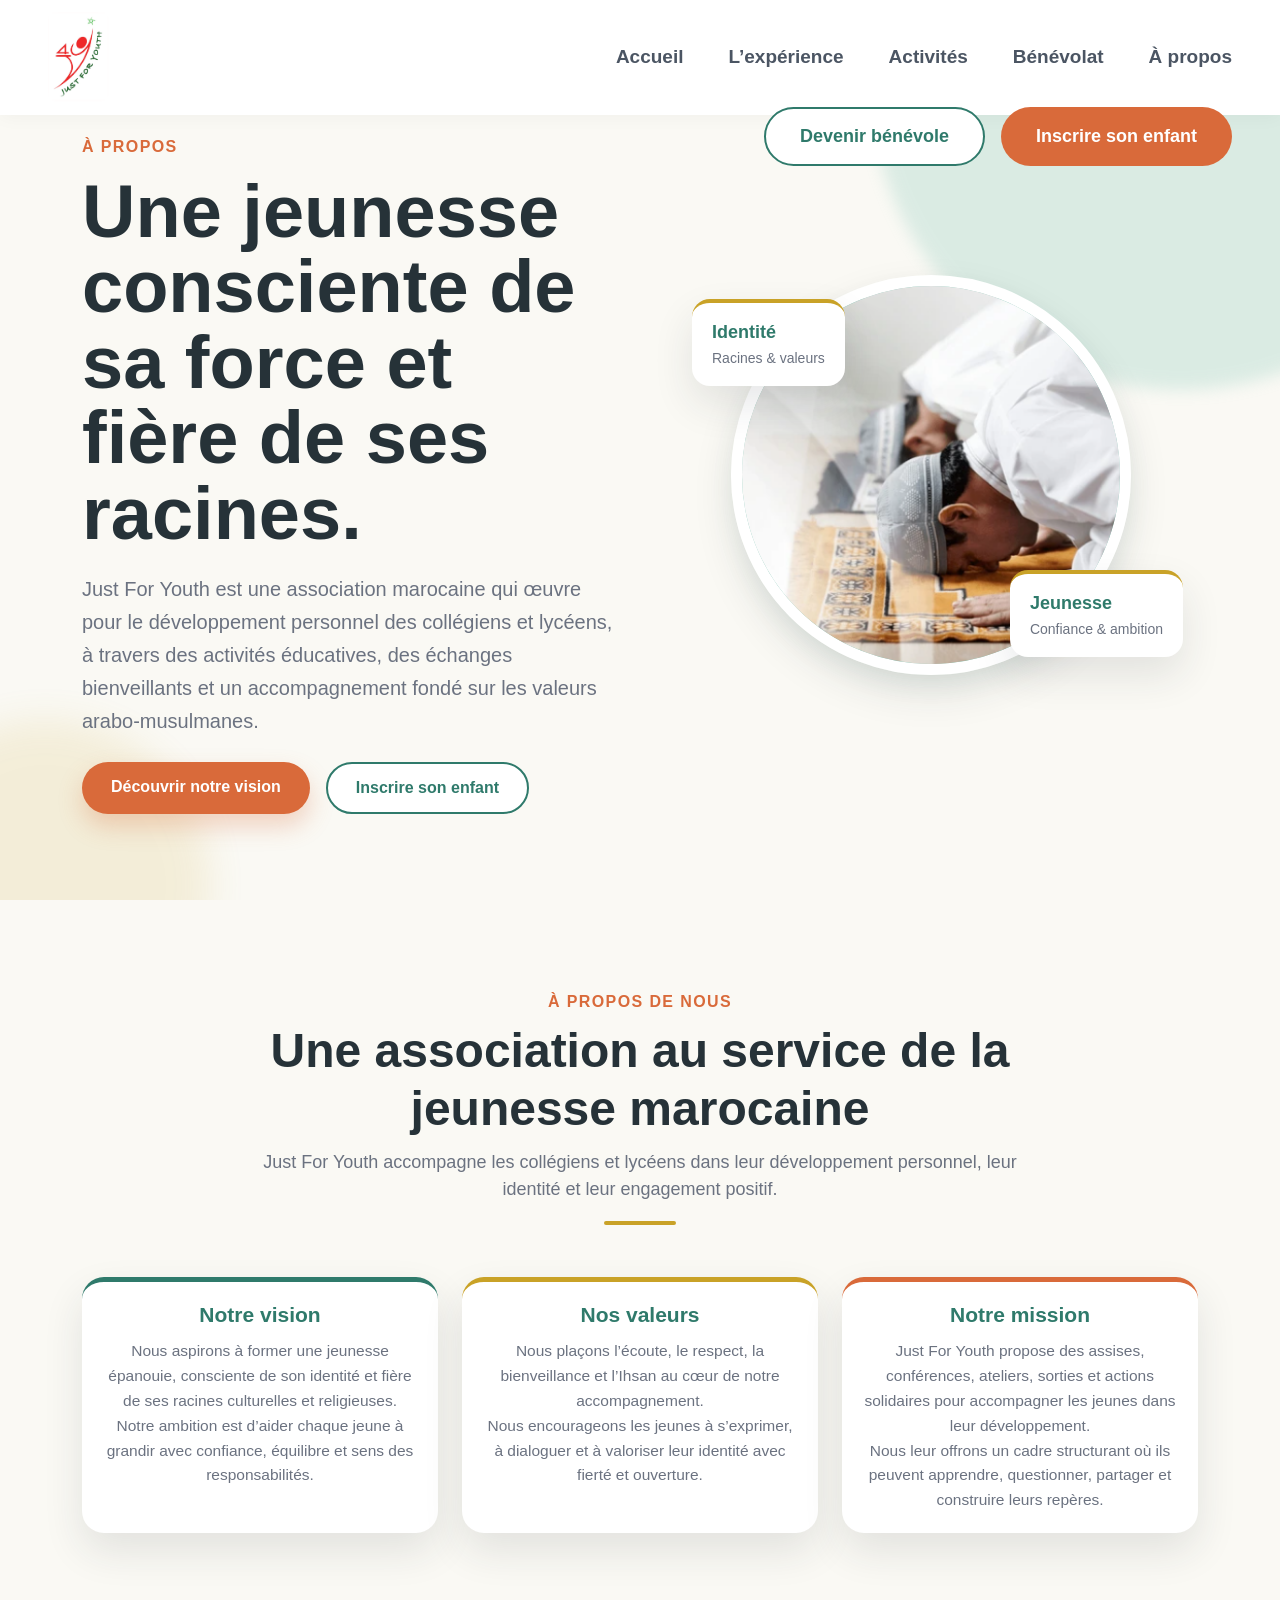
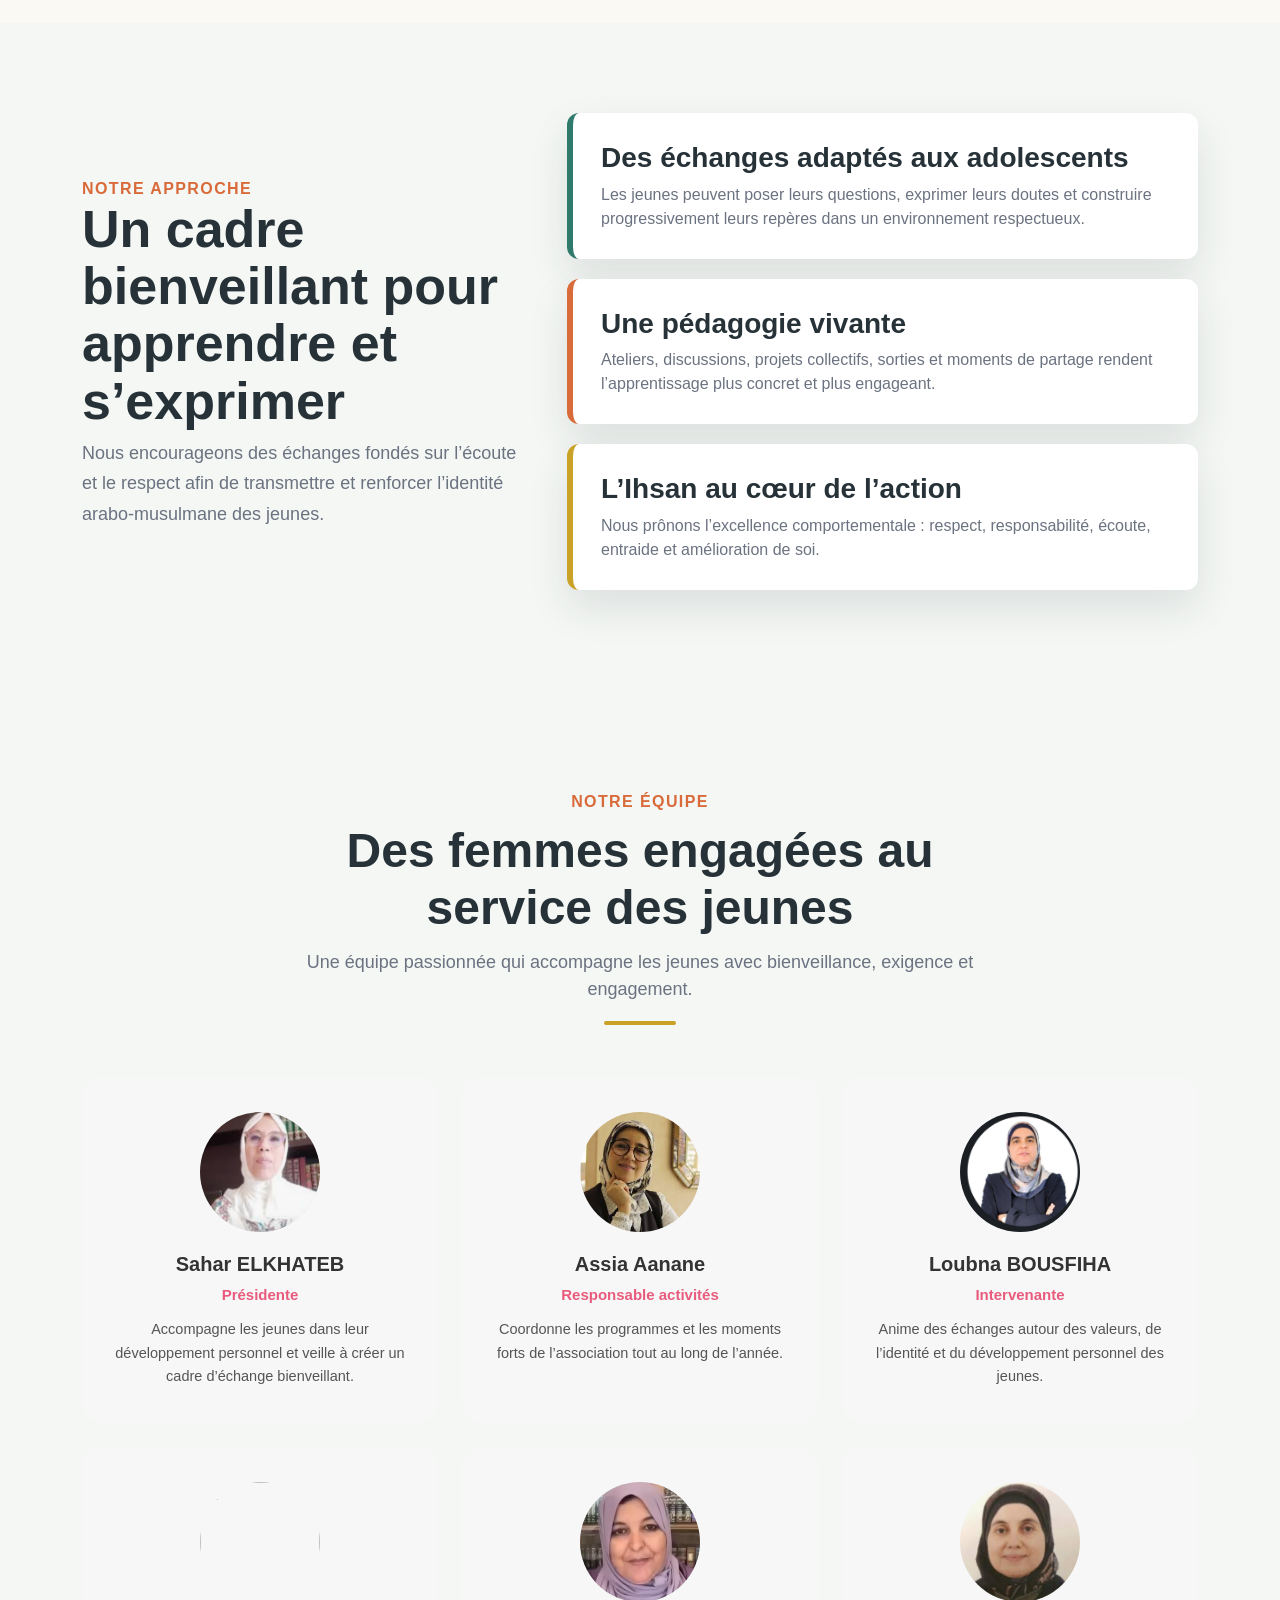
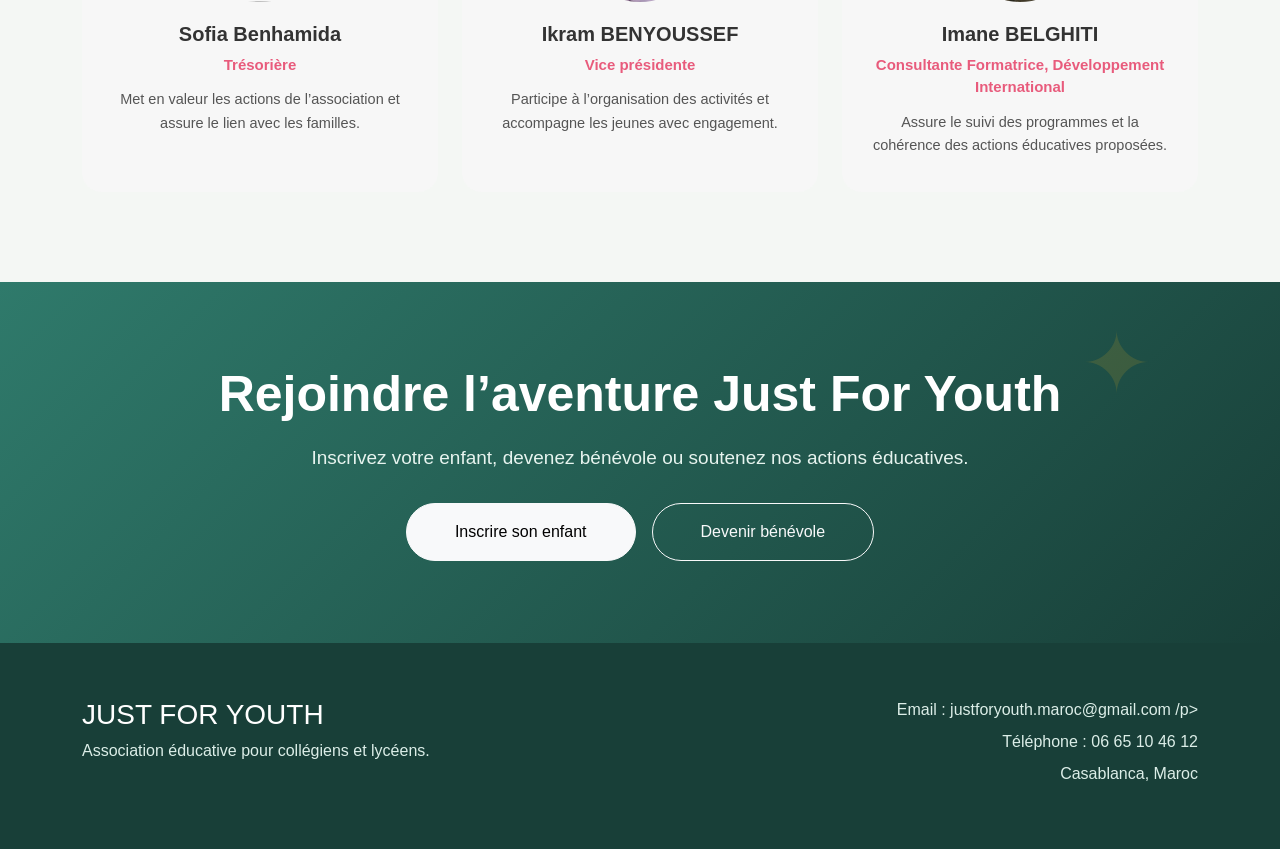
==== apropos.html @ 88b625bd "Add files via upload" ====
<!doctype html>
<html lang="fr">
  <head>
    <meta charset="UTF-8" />
    <meta name="viewport" content="width=device-width, initial-scale=1.0" />
    <title>À propos - Just For Youth</title>

    <link
      href="https://cdn.jsdelivr.net/npm/bootstrap@5.3.3/dist/css/bootstrap.min.css"
      rel="stylesheet"
    />
    <link rel="stylesheet" href="style.css" />
  </head>

  <body>
    <nav class="navbar custom-navbar fixed-top">
      <div class="container-fluid px-4 px-lg-5">
        <a class="navbar-brand logo" href="index.html">
          <img src="logo2.png" alt="Just For Youth" class="logo-img" />
        </a>

        <div class="nav-center d-none d-lg-flex">
          <a href="index.html">Accueil</a>
          <a href="index.html#experience">L’expérience</a>
          <a href="programme.html">Activités</a>
          <a href="benevole.html">Bénévolat</a>
          <a href="apropos.html">À propos</a>
        </div>

        <div class="nav-actions d-none d-lg-flex">
          <a href="benevole.html" class="btn btn-outline-nav"
            >Devenir bénévole</a
          >
          <a href="inscription.html" class="btn btn-fill-nav"
            >Inscrire son enfant</a
          >
        </div>

        <button
          class="burger-btn d-lg-none"
          type="button"
          data-bs-toggle="offcanvas"
          data-bs-target="#mobileMenu"
        >
          ☰
        </button>
      </div>
    </nav>

    <div
      class="offcanvas offcanvas-end mobile-menu"
      tabindex="-1"
      id="mobileMenu"
    >
      <div class="offcanvas-header">
        <img src="logo2.png" alt="Just For Youth" class="mobile-logo" />
        <button
          type="button"
          class="btn-close"
          data-bs-dismiss="offcanvas"
        ></button>
      </div>

      <div class="offcanvas-body">
        <a href="index.html" class="mobile-link">Accueil</a>
        <a href="index.html#experience" class="mobile-link">L’expérience</a>
        <a href="index.html#programmes" class="mobile-link">Activités</a>
        <a href="benevole.html" class="mobile-link">Bénévolat</a>
        <a href="apropos.html" class="mobile-link">À propos</a>

        <div class="mobile-actions">
          <a href="benevole.html" class="btn btn-outline-nav w-100"
            >Devenir bénévole</a
          >
          <a href="inscription.html" class="btn btn-fill-nav w-100"
            >Inscrire son enfant</a
          >
        </div>
      </div>
    </div>

    <main>
      <section class="hero">
        <div class="hero-bg-shape"></div>
        <div class="hero-bg-shape-2"></div>

        <div class="container">
          <div class="row align-items-center g-5">
            <div class="col-lg-6 reveal hero-text">
              <span class="eyebrow">À propos</span>
              <h1>
                Une jeunesse consciente de sa force et fière de ses racines.
              </h1>

              <p>
                Just For Youth est une association marocaine qui œuvre pour le
                développement personnel des collégiens et lycéens, à travers des
                activités éducatives, des échanges bienveillants et un
                accompagnement fondé sur les valeurs arabo-musulmanes.
              </p>

              <div class="d-flex flex-wrap gap-3 mt-4">
                <a href="#vision" class="btn btn-main"
                  >Découvrir notre vision</a
                >
                <a href="inscription.html" class="btn btn-outline-custom"
                  >Inscrire son enfant</a
                >
              </div>
            </div>

            <div class="col-lg-6 reveal delay-1">
              <div class="hero-visual">
                <div class="hero-circle"></div>

                <div class="hero-card card-1">
                  <strong>Identité</strong>
                  <span>Racines & valeurs</span>
                </div>

                <div class="hero-card card-2">
                  <strong>Jeunesse</strong>
                  <span>Confiance & ambition</span>
                </div>

                <img
                  src="images/acceuil/acceuil2.png"
                  alt="Jeunes en apprentissage"
                  class="hero-img"
                />
              </div>
            </div>
          </div>
        </div>
      </section>

      <section id="vision" class="section">
        <div class="container">
          <div class="section-header reveal">
            <span class="eyebrow">À propos de nous</span>
            <h2>Une association au service de la jeunesse marocaine</h2>
            <p>
              Just For Youth accompagne les collégiens et lycéens dans leur
              développement personnel, leur identité et leur engagement positif.
            </p>
          </div>

          <div class="row g-4">

            <div class="col-md-4 reveal">
              <div class="info-card card-green">

                <div class="info-card-body">
                  <h3>Notre vision</h3>
                  <p>
                    Nous aspirons à former une jeunesse épanouie, consciente de son identité
                    et fière de ses racines culturelles et religieuses.
                  </p>
                  <p>
                    Notre ambition est d’aider chaque jeune à grandir avec confiance,
                    équilibre et sens des responsabilités.
                  </p>
                </div>
              </div>
            </div>
      
            <div class="col-md-4 reveal delay-1">
              <div class="info-card card-gold">

                <div class="info-card-body">
                  <h3>Nos valeurs</h3>
                  <p>
                    Nous plaçons l’écoute, le respect, la bienveillance et l’Ihsan au cœur
                    de notre accompagnement.
                  </p>
                  <p>
                    Nous encourageons les jeunes à s’exprimer, à dialoguer et à valoriser
                    leur identité avec fierté et ouverture.
                  </p>
                </div>
              </div>
            </div>
      
            <div class="col-md-4 reveal delay-2">
              <div class="info-card card-orange">
                <div class="info-card-body">
                  <h3>Notre mission</h3>
                  <p>
                    Just For Youth propose des assises, conférences, ateliers, sorties et
                    actions solidaires pour accompagner les jeunes dans leur développement.
                  </p>
                  <p>
                    Nous leur offrons un cadre structurant où ils peuvent apprendre,
                    questionner, partager et construire leurs repères.
                  </p>
                </div>
              </div>
            </div>
        </div>
      </section>

      <section class="section light-section">
        <div class="container">
          <div class="row align-items-center g-5">
            <div class="col-lg-5 reveal">
              <span class="eyebrow">Notre approche</span>
              <h2 class="big-title">
                Un cadre bienveillant pour apprendre et s’exprimer
              </h2>
              <p class="text-muted-custom">
                Nous encourageons des échanges fondés sur l’écoute et le respect
                afin de transmettre et renforcer l’identité arabo-musulmane des
                jeunes.
              </p>
            </div>

            <div class="col-lg-7">
              <div class="program-card reveal">
                <h3>Des échanges adaptés aux adolescents</h3>
                <p>
                  Les jeunes peuvent poser leurs questions, exprimer leurs
                  doutes et construire progressivement leurs repères dans un
                  environnement respectueux.
                </p>
              </div>

              <div class="program-card reveal delay-1">
                <h3>Une pédagogie vivante</h3>
                <p>
                  Ateliers, discussions, projets collectifs, sorties et moments
                  de partage rendent l’apprentissage plus concret et plus
                  engageant.
                </p>
              </div>

              <div class="program-card reveal delay-2">
                <h3>L’Ihsan au cœur de l’action</h3>
                <p>
                  Nous prônons l’excellence comportementale : respect,
                  responsabilité, écoute, entraide et amélioration de soi.
                </p>
              </div>
            </div>
          </div>
        </div>
      </section>

      <section class="section light-section" id="equipe">
        <div class="container">
          <div class="section-header reveal">
            <span class="eyebrow">Notre équipe</span>
            <h2>Des femmes engagées au service des jeunes</h2>
            <p>
              Une équipe passionnée qui accompagne les jeunes avec bienveillance, exigence et engagement.
            </p>
          </div>
      
          <div class="row g-4">
      
            <!-- Membre 1 -->
            <div class="col-md-6 col-lg-4 reveal">
              <div class="team-card">
                <img src="images/memebres/sahar.png" alt="">
                <h3>Sahar ELKHATEB</h3>
                <span>Présidente</span>
                <p>
                  Accompagne les jeunes dans leur développement personnel et veille à créer un cadre d’échange bienveillant.
                </p>
              </div>
            </div>
      
            <!-- Membre 2 -->
            <div class="col-md-6 col-lg-4 reveal delay-1">
              <div class="team-card">
                <img src="images/memebres/assia.png" alt="">
                <h3>Assia Aanane</h3>
                <span>Responsable activités</span>
                <p>
                  Coordonne les programmes et les moments forts de l’association tout au long de l’année.
                </p>
              </div>
            </div>
      
            <!-- Membre 3 -->
            <div class="col-md-6 col-lg-4 reveal delay-2">
              <div class="team-card">
                <img src="images/memebres/loubna.png" alt="">
                <h3>Loubna BOUSFIHA</h3>
                <span>Intervenante</span>
                <p>
                  Anime des échanges autour des valeurs, de l’identité et du développement personnel des jeunes.
                </p>
              </div>
            </div>
      
            <!-- Membre 4 -->
            <div class="col-md-6 col-lg-4 reveal">
              <div class="team-card">
                <img src="images/equipe/membre4.jpg" alt="">
                <h3>Sofia Benhamida</h3>
                <span>Trésorière</span>
                <p>
                  Met en valeur les actions de l’association et assure le lien avec les familles.
                </p>
              </div>
            </div>
      
            <!-- Membre 5 -->
            <div class="col-md-6 col-lg-4 reveal delay-1">
              <div class="team-card">
                <img src="images/memebres/ikram.png" alt="">
                <h3>Ikram BENYOUSSEF</h3>
                <span>Vice présidente</span>
                <p>
                  Participe à l’organisation des activités et accompagne les jeunes avec engagement.
                </p>
              </div>
            </div>
      
            <!-- Membre 6 -->
            <div class="col-md-6 col-lg-4 reveal delay-2">
              <div class="team-card">
                <img src="images/memebres/imane.png" alt="">
                <h3>Imane BELGHITI</h3>
                <span>Consultante Formatrice, Développement International</span>
                <p>
                  Assure le suivi des programmes et la cohérence des actions éducatives proposées.
                </p>
              </div>
            </div>
      
          </div>
        </div>
      </section>

      <section class="cta-section reveal">
        <div class="container text-center">
          <h2>Rejoindre l’aventure Just For Youth</h2>
          <p>
            Inscrivez votre enfant, devenez bénévole ou soutenez nos actions
            éducatives.
          </p>

          <div class="d-flex justify-content-center gap-3 flex-wrap">
            <a
              href="inscription.html"
              class="btn btn-light rounded-pill px-5 py-3"
            >
              Inscrire son enfant
            </a>
            <a
              href="benevole.html"
              class="btn btn-outline-light rounded-pill px-5 py-3"
            >
              Devenir bénévole
            </a>
          </div>
        </div>
      </section>
    </main>

    <footer class="footer">
      <div class="container">
        <div class="row g-4">
          <div class="col-md-6">
            <h3>JUST FOR YOUTH</h3>
            <p>Association éducative pour collégiens et lycéens.</p>
          </div>

          <div class="col-md-6 text-md-end">
            <p>Email : justforyouth.maroc@gmail.com /p>
              <p>Téléphone : 06 65 10 46 12</p>
            <p>Casablanca, Maroc</p>
          </div>
        </div>
      </div>
    </footer>

    <script>
      const reveals = document.querySelectorAll(".reveal");

      function revealOnScroll() {
        reveals.forEach((el) => {
          const elementTop = el.getBoundingClientRect().top;
          if (elementTop < window.innerHeight - 80) {
            el.classList.add("active");
          }
        });
      }

      window.addEventListener("scroll", revealOnScroll);
      window.addEventListener("load", revealOnScroll);
    </script>

    <script src="https://cdn.jsdelivr.net/npm/bootstrap@5.3.3/dist/js/bootstrap.bundle.min.js"></script>
  </body>
</html>
---- style.css ----
:root {
    --primary: #2F7A6B;
    --primary-dark: #1F4D44;
    --primary-light: #8BC9BA;
  
    --secondary: #D96A3A;
    --secondary-dark: #B64F27;
    --secondary-light: #F3B08D;
  
    --gold: #C9A227;
    --gold-light: #F5E6B3;
  
    --bg: #FAF9F4;
    --white: #FFFFFF;
    --text: #263238;
    --muted: #6B7280;
    --footer: #183F38;
  
    --shadow-card: 0 18px 40px rgba(38, 50, 56, 0.11);
    --shadow-soft: 0 12px 30px rgba(47, 122, 107, 0.14);
    --shadow-cta: 0 12px 25px rgba(217, 106, 58, 0.28);
  }
  
  * {
    box-sizing: border-box;
  }
  
  html {
    scroll-behavior: smooth;
  }
  
  body {
    font-family: Inter, "Segoe UI", Arial, sans-serif;
    color: var(--text);
    background: var(--bg);
    overflow-x: hidden;
  }
  
  .logo {
    display: flex;
    align-items: center;
    gap: 10px;
    font-size: 22px;
    font-weight: 900;
    color: var(--primary);
  }
  
  .logo-img {
    width: 46px;
    height: 46px;
    object-fit: contain;
  }
  
  .nav-link {
    font-weight: 650;
    color: var(--text);
    margin-left: 18px;
  }
  
  .nav-link:hover {
    color: var(--secondary);
  }
  
  .btn-main {
    background: var(--secondary);
    color: white;
    border-radius: 999px;
    padding: 12px 28px;
    font-weight: 750;
    box-shadow: var(--shadow-cta);
    transition: 0.3s ease;
  }
  
  .btn-main:hover {
    background: var(--secondary-dark);
    color: white;
    transform: translateY(-3px);
  }
  
  .btn-outline-custom {
    border: 2px solid var(--primary);
    color: var(--primary);
    border-radius: 999px;
    padding: 12px 28px;
    font-weight: 750;
    transition: 0.3s ease;
    background: white;
  }
  
  .btn-outline-custom:hover {
    background: var(--primary);
    color: white;
    transform: translateY(-3px);
  }
  
  .hero {
    min-height: 100vh;
    padding-top: 135px;
    padding-bottom: 70px;
    background: var(--bg);
    position: relative;
    overflow: hidden;
  }
  
  .hero-bg-shape {
    position: absolute;
    width: 620px;
    height: 620px;
    background: var(--primary-light);
    top: -230px;
    right: -210px;
    border-radius: 50%;
    opacity: 0.28;
    filter: blur(8px);
    z-index: 0;
  }
  
  .hero-bg-shape-2 {
    position: absolute;
    width: 330px;
    height: 330px;
    background: var(--gold);
    bottom: -150px;
    left: -120px;
    border-radius: 50%;
    opacity: 0.13;
    filter: blur(18px);
    z-index: 0;
  }
  
  .hero .container {
    position: relative;
    z-index: 2;
  }
  
  .eyebrow {
    color: var(--secondary);
    text-transform: uppercase;
    font-weight: 900;
    letter-spacing: 1.4px;
  }
  
  .hero h1 {
    font-size: clamp(42px, 7vw, 74px);
    font-weight: 900;
    line-height: 1.02;
    color: var(--text);
    margin-top: 15px;
  }
  
  .hero p {
    max-width: 590px;
    font-size: 20px;
    color: var(--muted);
    line-height: 1.65;
    margin-top: 22px;
  }
  
  .hero-visual {
    position: relative;
    min-height: 455px;
    display: flex;
    align-items: center;
    justify-content: center;
  }
  
  .hero-circle {
    width: 380px;
    height: 380px;
    background: var(--primary-light);
    border-radius: 50%;
    position: absolute;
    animation: pulse 4s infinite ease-in-out;
    box-shadow: var(--shadow-soft);
  }
  
  .hero-img {
    width: 400px;
    height: 400px;
    border-radius: 50%;
    object-fit: cover;
    border: 11px solid white;
    box-shadow: var(--shadow-card);
    z-index: 2;
  }
  
  .hero-card {
    position: absolute;
    z-index: 3;
    background: white;
    padding: 16px 20px;
    border-radius: 18px;
    box-shadow: var(--shadow-card);
    border-top: 4px solid var(--gold);
  }
  
  .hero-card strong {
    display: block;
    color: var(--primary);
    font-size: 18px;
  }
  
  .hero-card span {
    color: var(--muted);
    font-size: 14px;
  }
  
  .card-1 {
    top: 52px;
    left: 28px;
  }
  
  .card-2 {
    bottom: 45px;
    right: 15px;
  }
  
  .section {
    padding: 90px 0;
  }
  
  .section-header {
    text-align: center;
    max-width: 760px;
    margin: 0 auto 52px;
  }
  
  .section-header h2 {
    font-size: clamp(32px, 5vw, 48px);
    font-weight: 900;
    margin-top: 8px;
  }
  
  .section-header p {
    color: var(--muted);
    font-size: 18px;
    margin-top: 12px;
  }
  
  .section-header::after {
    content: "";
    width: 72px;
    height: 4px;
    background: var(--gold);
    display: block;
    margin: 18px auto 0;
    border-radius: 10px;
  }
  .info-card {
    background: white;
    border-radius: 22px;
    overflow: hidden;
    box-shadow: var(--shadow-card);
    height: 100%;
    transition: 0.35s ease;
    border-top: 5px solid transparent;
  }
  
  .info-card:hover {
    transform: translateY(-10px);
    box-shadow: 0 22px 50px rgba(38, 50, 56, 0.14);
  }
  
  .info-card-img {
    height: 150px;
    background: #F8FAF9;
    display: flex;
    align-items: center;
    justify-content: center;
    font-size: 54px;
  }
  
  .card-green {
    border-top-color: var(--primary);
  }
  
  .card-gold {
    border-top-color: var(--gold);
  }
  
  .card-orange {
    border-top-color: var(--secondary);
  }
  
  .card-soft {
    border-top-color: #9CA3AF;
  }
  
  .info-card-body {
    padding: 26px 22px 30px;
    text-align: center;
  }
  
  .info-card-body h3 {
    color: var(--primary);
    font-weight: 900;
    font-size: 21px;
    margin-bottom: 12px;
  }
  
  .info-card-body p {
    color: var(--muted);
    font-size: 15.5px;
    line-height: 1.6;
    margin-bottom: 0;
  }
  
  .light-section {
    background: #F4F7F4;
  }
  
  .progression-card {
    background: white;
    border-radius: 28px;
    padding: 52px 35px;
    box-shadow: var(--shadow-card);
  }
  
  .step {
    width: 72px;
    height: 72px;
    border-radius: 50%;
    border: 3px solid var(--primary);
    background: white;
    color: var(--primary);
    display: flex;
    align-items: center;
    justify-content: center;
    margin: 0 auto 18px;
    font-size: 23px;
    font-weight: 900;
    box-shadow: 0 8px 20px rgba(47, 122, 107, 0.16);
  }
  
  .step.active {
    background: var(--primary);
    color: white;
  }
  
  .progression-card h4 {
    font-weight: 900;
  }
  
  .progression-card p {
    color: var(--muted);
    font-weight: 600;
  }
  
  .big-title {
    font-size: clamp(34px, 5vw, 52px);
    font-weight: 900;
    line-height: 1.1;
  }
  
  .text-muted-custom {
    color: var(--muted);
    font-size: 18px;
    line-height: 1.7;
  }
  
  .program-card {
    background: white;
    border-radius: 22px;
    padding: 28px;
    margin-bottom: 20px;
    box-shadow: var(--shadow-card);
    border-left: 6px solid var(--primary);
    transition: 0.35s ease;
  }
  
  .program-card:nth-child(2) {
    border-left-color: var(--secondary);
  }
  
  .program-card:nth-child(3) {
    border-left-color: var(--gold);
  }
  
  .program-card:hover {
    transform: translateX(10px);
  }
  
  .program-card h3 {
    font-weight: 900;
    color: var(--text);
  }
  
  .program-card p {
    color: var(--muted);
    margin-bottom: 0;
  }
  
  .cta-section {
    background: linear-gradient(135deg, var(--primary), var(--footer));
    color: white;
    padding: 82px 0;
    position: relative;
    overflow: hidden;
  }
  
  .cta-section::after {
    content: "✦";
    position: absolute;
    top: 18px;
    right: 10%;
    font-size: 85px;
    color: rgba(201, 162, 39, 0.18);
  }
  
  .cta-section h2 {
    font-size: clamp(32px, 5vw, 50px);
    font-weight: 900;
  }
  
  .cta-section p {
    color: #E7F4EF;
    margin: 20px 0 30px;
    font-size: 19px;
  }
  
  .footer {
    background: var(--footer);
    color: white;
    padding: 55px 0;
  }
  
  .footer p {
    color: #DCEEE8;
    margin-bottom: 8px;
  }
  
  .reveal {
    opacity: 0;
    transform: translateY(38px);
    transition: 0.85s ease;
  }
  
  .reveal.active {
    opacity: 1;
    transform: translateY(0);
  }
  
  .delay-1 { transition-delay: 0.15s; }
  .delay-2 { transition-delay: 0.3s; }
  .delay-3 { transition-delay: 0.45s; }
  
  @keyframes pulse {
    0%, 100% { transform: scale(1); }
    50% { transform: scale(1.045); }
  }
  
  @media (max-width: 991px) {
    .hero {
      text-align: center;
    }
  
    .hero p {
      margin-left: auto;
      margin-right: auto;
    }
  
    .hero .d-flex {
      justify-content: center;
    }
  
    .hero-visual {
      min-height: 405px;
    }
  
    .hero-circle {
      width: 315px;
      height: 315px;
    }
  
    .hero-img {
      width: 325px;
      height: 325px;
    }
  
    .hero-card {
      display: none;
    }
  }
  
  @media (max-width: 576px) {
    .logo {
      font-size: 17px;
    }
  
    .logo-img {
      width: 40px;
      height: 40px;
    }
  
    .hero {
      padding-top: 120px;
    }
  
    .hero-circle {
      width: 260px;
      height: 260px;
    }
  
    .hero-img {
      width: 270px;
      height: 270px;
    }
  
    .section {
      padding: 70px 0;
    }
  
    .progression-card {
      padding: 35px 20px;
    }
  }
  /* Bouton menu */
.menu-btn {
  font-size: 26px;
  background: none;
  border: none;
  color: var(--primary);
  margin-right: 12px;
  cursor: pointer;
}

/* Sidebar */
.custom-sidebar {
  width: 260px;
  background: white;
  border-right: 1px solid #eee;
}

/* Header */
.custom-sidebar .offcanvas-header {
  border-bottom: 1px solid #eee;
}

/* Liens */
.sidebar-link {
  text-decoration: none;
  color: var(--text);
  font-weight: 600;
  padding: 14px 10px;
  border-radius: 10px;
  margin-bottom: 6px;
  transition: 0.25s;
}

.sidebar-link:hover {
  background: var(--bg);
  color: var(--secondary);
  padding-left: 16px;
}

/* Animation douce */
.offcanvas {
  transition: transform 0.3s ease;
}
.custom-navbar {
    height: 96px;
    background: white;
    box-shadow: 0 2px 18px rgba(0, 0, 0, 0.04);
    z-index: 1000;
  }
  
  .logo {
    display: flex;
    align-items: center;
    margin: 0;
  }
  
  .logo-img {
    width: 90px;
    height: auto;
    object-fit: contain;
  }
  
  .nav-center {
    align-items: center;
    gap: 42px;
    margin-left: 45px;
  }
  
  .nav-center a {
    color: #4b5563;
    text-decoration: none;
    font-size: 18px;
    font-weight: 600;
    transition: 0.25s ease;
  }
  
  .nav-center a:hover {
    color: var(--primary);
  }
  
  .nav-actions {
    align-items: center;
    gap: 14px;
    margin-left: auto;
  }
  
  .btn-outline-nav {
    border: 1.8px solid var(--primary);
    color: var(--primary);
    background: white;
    border-radius: 999px;
    padding: 12px 30px;
    font-size: 17px;
    font-weight: 700;
    transition: 0.25s ease;
  }
  
  .btn-outline-nav:hover {
    background: var(--primary);
    color: white;
  }
  
  .btn-fill-nav {
    background: var(--secondary);
    color: white;
    border-radius: 999px;
    padding: 13px 30px;
    font-size: 17px;
    font-weight: 800;
    transition: 0.25s ease;
  }
  
  .btn-fill-nav:hover {
    background: var(--secondary-dark);
    color: white;
  }
  
  .btn-icon-nav {
    width: 52px;
    height: 52px;
    border: 1.5px solid #d1d5db;
    border-radius: 50%;
    display: flex;
    align-items: center;
    justify-content: center;
    color: #4b5563;
    background: white;
    font-size: 22px;
  }
  
  .burger-btn {
    border: none;
    background: transparent;
    color: #2d2d2d;
    font-size: 32px;
    line-height: 1;
    margin-left: auto;
  }
  
  .mobile-menu {
    background: white;
    width: 310px;
  }
  
  .mobile-logo {
    width: 85px;
  }
  
  .mobile-link {
    display: block;
    text-decoration: none;
    color: #4b5563;
    font-size: 19px;
    font-weight: 700;
    padding: 16px 8px;
    border-bottom: 1px solid #f1f1f1;
  }
  
  .mobile-link:hover {
    color: var(--primary);
  }
  
  .mobile-actions {
    display: flex;
    flex-direction: column;
    gap: 14px;
    margin-top: 28px;
  }
  
  @media (max-width: 991px) {
    .custom-navbar {
      height: 96px;
    }
  
    .logo-img {
      width: 82px;
    }
  
    .hero {
      padding-top: 125px;
    }
  }
  .custom-navbar {
    height: 115px;
    background: white;
    display: flex;
    align-items: center;
    box-shadow: 0 2px 18px rgba(0, 0, 0, 0.04);
    z-index: 1000;
  }
  
  .custom-navbar .container-fluid {
    height: 100%;
    display: flex;
    align-items: center;
  }
  
  .logo {
    display: flex;
    align-items: center;
    height: 100%;
    margin: 0;
    padding: 0;
  }
  
  .logo-img {
    height: 92px;
    width: auto;
    max-height: 92px;
    object-fit: contain;
    display: block;
  }
  
  .nav-center {
    align-items: center;
    gap: 45px;
    margin-left: 55px;
  }
  
  .nav-center a {
    color: #4b5563;
    text-decoration: none;
    font-size: 19px;
    font-weight: 700;
    transition: 0.25s ease;
  }
  
  .nav-center a:hover {
    color: var(--primary);
  }
  
  .nav-actions {
    align-items: center;
    gap: 16px;
    margin-left: auto;
  }
  
  .btn-outline-nav {
    border: 2px solid var(--primary);
    color: var(--primary);
    background: white;
    border-radius: 999px;
    padding: 14px 34px;
    font-size: 18px;
    font-weight: 800;
  }
  
  .btn-outline-nav:hover {
    background: var(--primary);
    color: white;
  }
  
  .btn-fill-nav {
    background: var(--secondary);
    color: white;
    border-radius: 999px;
    padding: 15px 34px;
    font-size: 18px;
    font-weight: 800;
  }
  

  


  @media (max-width: 991px) {
    .custom-navbar {
      height: 105px;
    }
  
    .logo-img {
      height: 82px;
      max-height: 82px;
    }
  
    .hero {
      padding-top: 135px;
    }
  }
  
  @media (max-width: 576px) {
    .custom-navbar {
      height: 92px;
    }
  
    .logo-img {
      height: 70px;
      max-height: 70px;
    }
  
    .hero {
      padding-top: 120px;
    }
  }
  .program-card {
    overflow: hidden; /* empêche tout débordement */
    border-radius: 12px;
  }
  
  .program-img {
    width: 100%;
    height: 200px;          /* taille fixe uniforme */
    object-fit: cover;      /* recadre sans déformer */
    display: block;
    border-radius: 12px 12px 0 0;
  }
  
  /* Responsive mobile */
  @media (max-width: 768px) {
    .program-img {
      height: 180px;
    }
  }
  .program-img {
    transition: transform 0.4s ease;
  }
  
  .program-card:hover .program-img {
    transform: scale(1.05);
  }
  .team-card {
    background: #f7f7f7;
    border-radius: 20px;
    padding: 35px 25px;
    text-align: center;
    transition: 0.3s ease;
    height: 100%;
  }
  
  .team-card:hover {
    transform: translateY(-6px);
    box-shadow: 0 15px 35px rgba(0,0,0,0.08);
  }
  
  /* IMAGE RONDE */
  .team-card img {
    width: 120px;
    height: 120px;
    object-fit: cover;
    border-radius: 50%;
    margin-bottom: 20px;
  }
  
  /* NOM */
  .team-card h3 {
    font-size: 20px;
    font-weight: 700;
    margin-bottom: 8px;
    color: #333;
  }
  
  /* ROLE */
  .team-card span {
    display: block;
    font-size: 15px;
    color: #e85b7c; /* rose comme Loona */
    font-weight: 600;
    margin-bottom: 12px;
  }
  
  /* TEXTE */
  .team-card p {
    font-size: 14.5px;
    color: #555;
    line-height: 1.6;
    margin: 0;
  }
  .custom-list {
    padding-left: 20px;
    margin-bottom: 0;
  }
  
  .custom-list li {
    margin-bottom: 10px;
    line-height: 1.7;
  }
  .info-card-img {
    width: 100%;
    height: 200px; /* hauteur uniforme */
    overflow: hidden;
    border-radius: 12px 12px 0 0;
  }
  
  .info-card-img img {
    width: 100%;
    height: 100%;
    object-fit: cover; /* remplit sans déformer */
    display: block;
  }
  .info-card {
    height: 100%;
    display: flex;
    flex-direction: column;
  }
  
  /* conteneur image */
  .info-card-img {
    width: 100%;
    height: 180px; /* réduit la taille */
    overflow: hidden;
    border-radius: 12px 12px 0 0;
  }
  
  /* image */
  .info-card-img img {
    width: 100%;
    height: 100%;
    object-fit: cover;
    display: block;
  }
  
  /* contenu texte */
  .info-card-body {
    flex: 1; /* force toutes les cartes à même hauteur */
    padding: 20px;
  }
  .program-photo-card {
    display: flex;
    gap: 22px;
    align-items: center;
    overflow: hidden;
  }
  
  .program-photo-card img {
    width: 220px;
    height: 150px;
    object-fit: cover;
    border-radius: 18px;
    flex-shrink: 0;
  }
  
  @media (max-width: 768px) {
    .program-photo-card {
      flex-direction: column;
      align-items: flex-start;
    }
  
    .program-photo-card img {
      width: 100%;
      height: 200px;
    }
  }
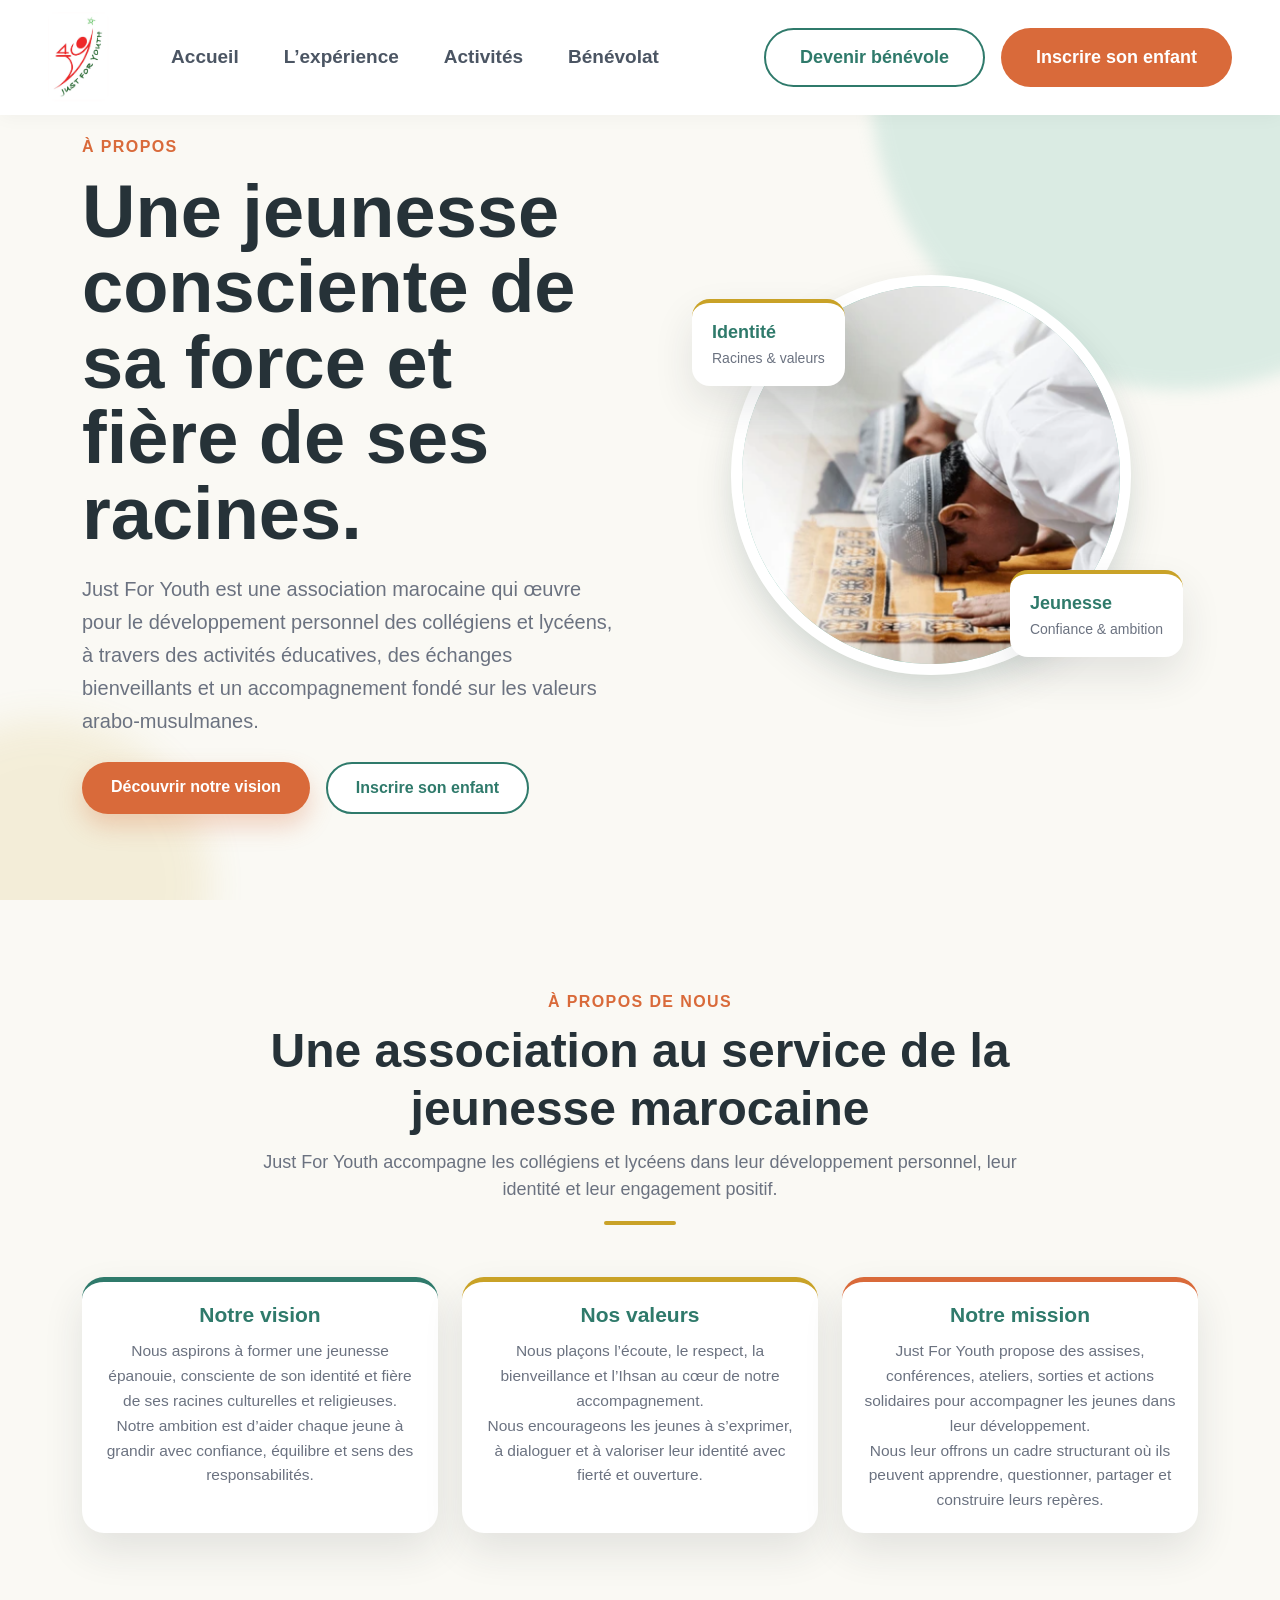
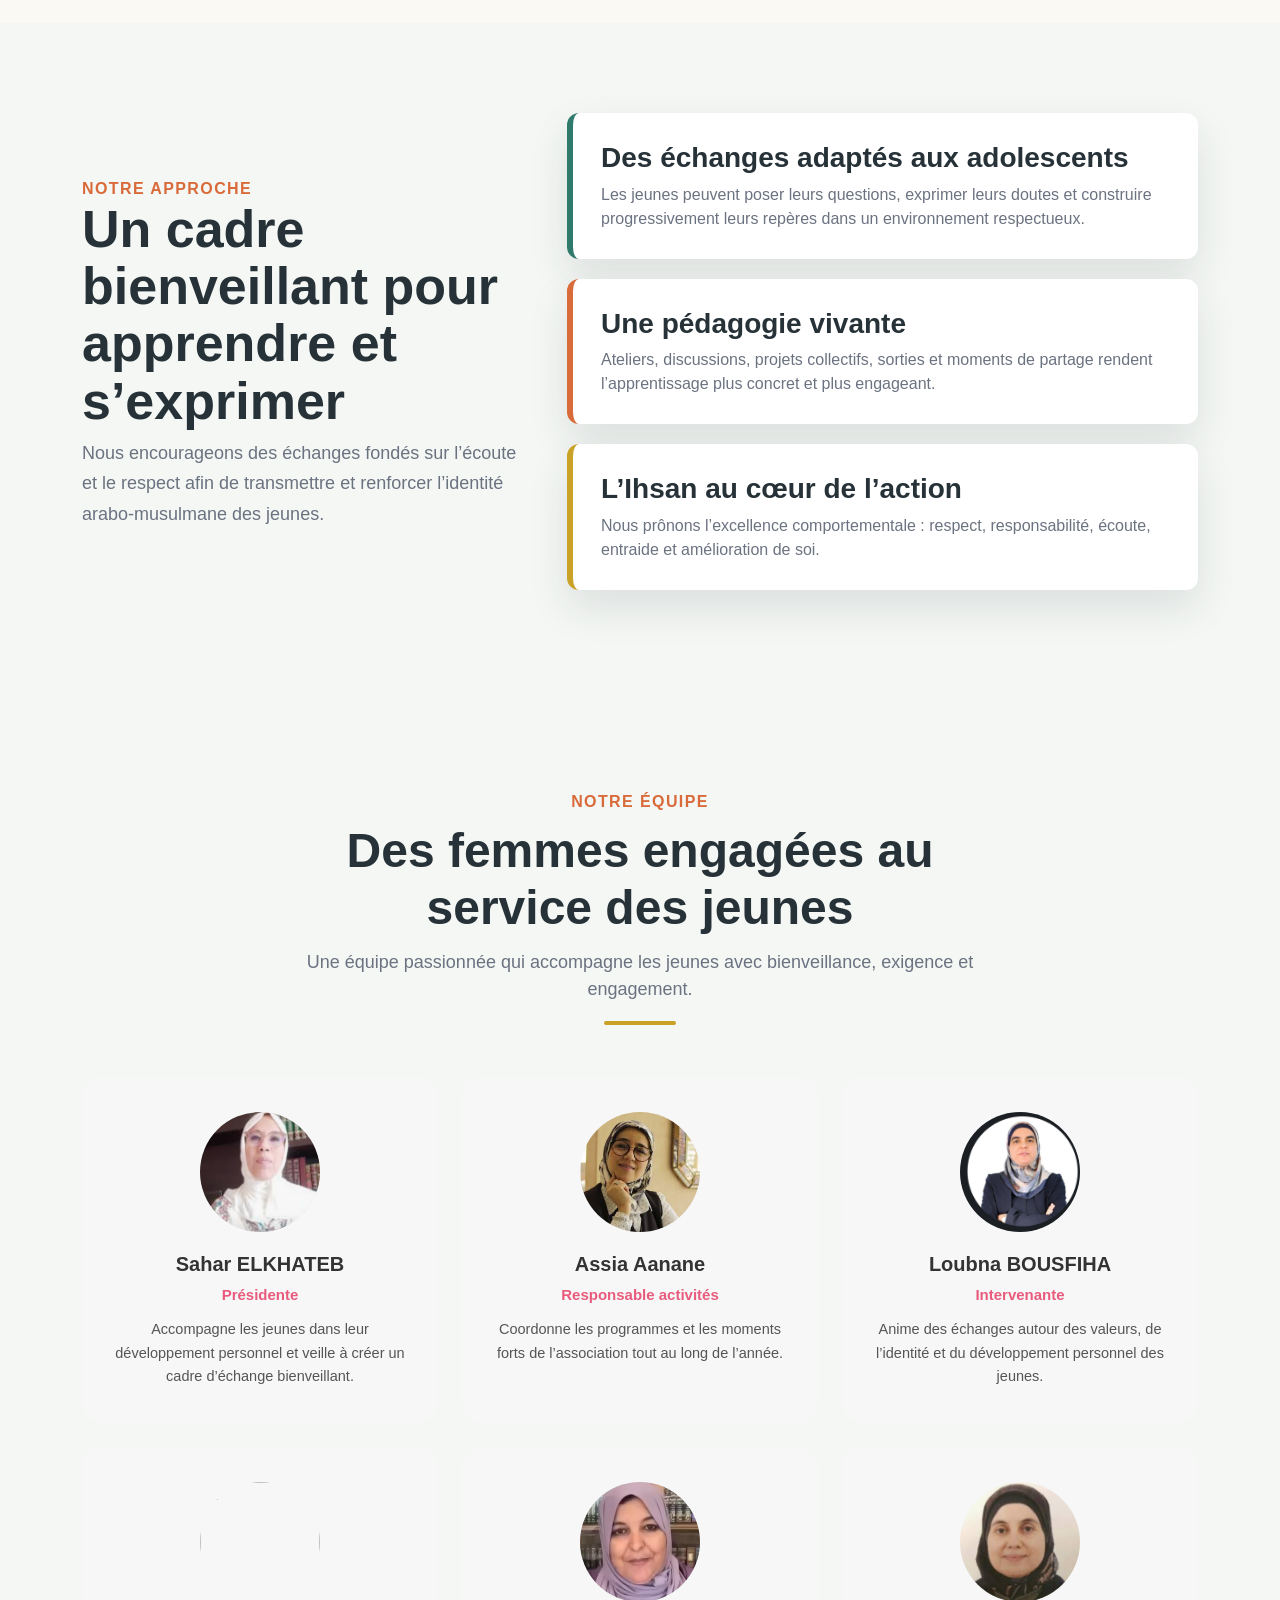
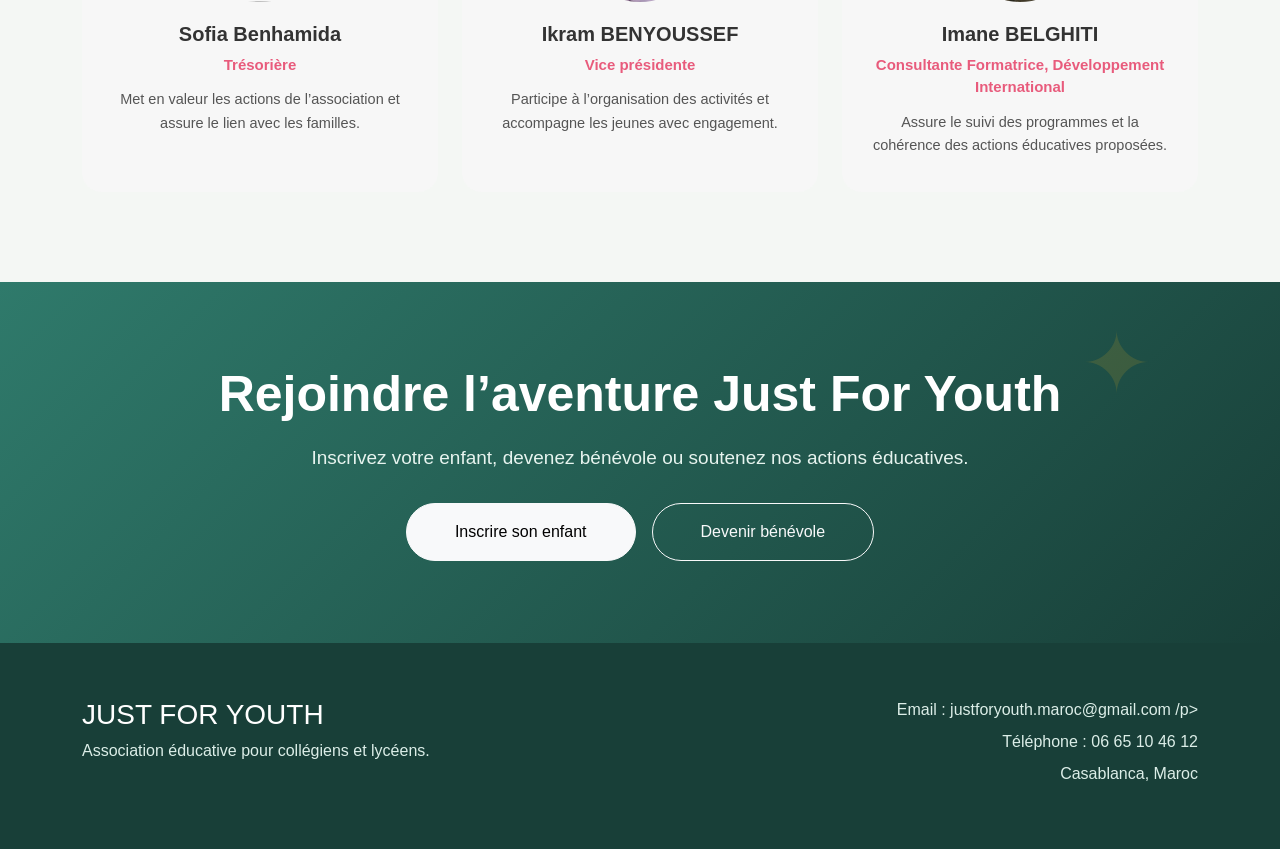
==== commit ba8f39ac: "Add files via upload" ====
--- a/apropos.html
+++ b/apropos.html
@@ -24,7 +24,6 @@
           <a href="index.html#experience">L’expérience</a>
           <a href="programme.html">Activités</a>
           <a href="benevole.html">Bénévolat</a>
-          <a href="apropos.html">À propos</a>
         </div>
 
         <div class="nav-actions d-none d-lg-flex">
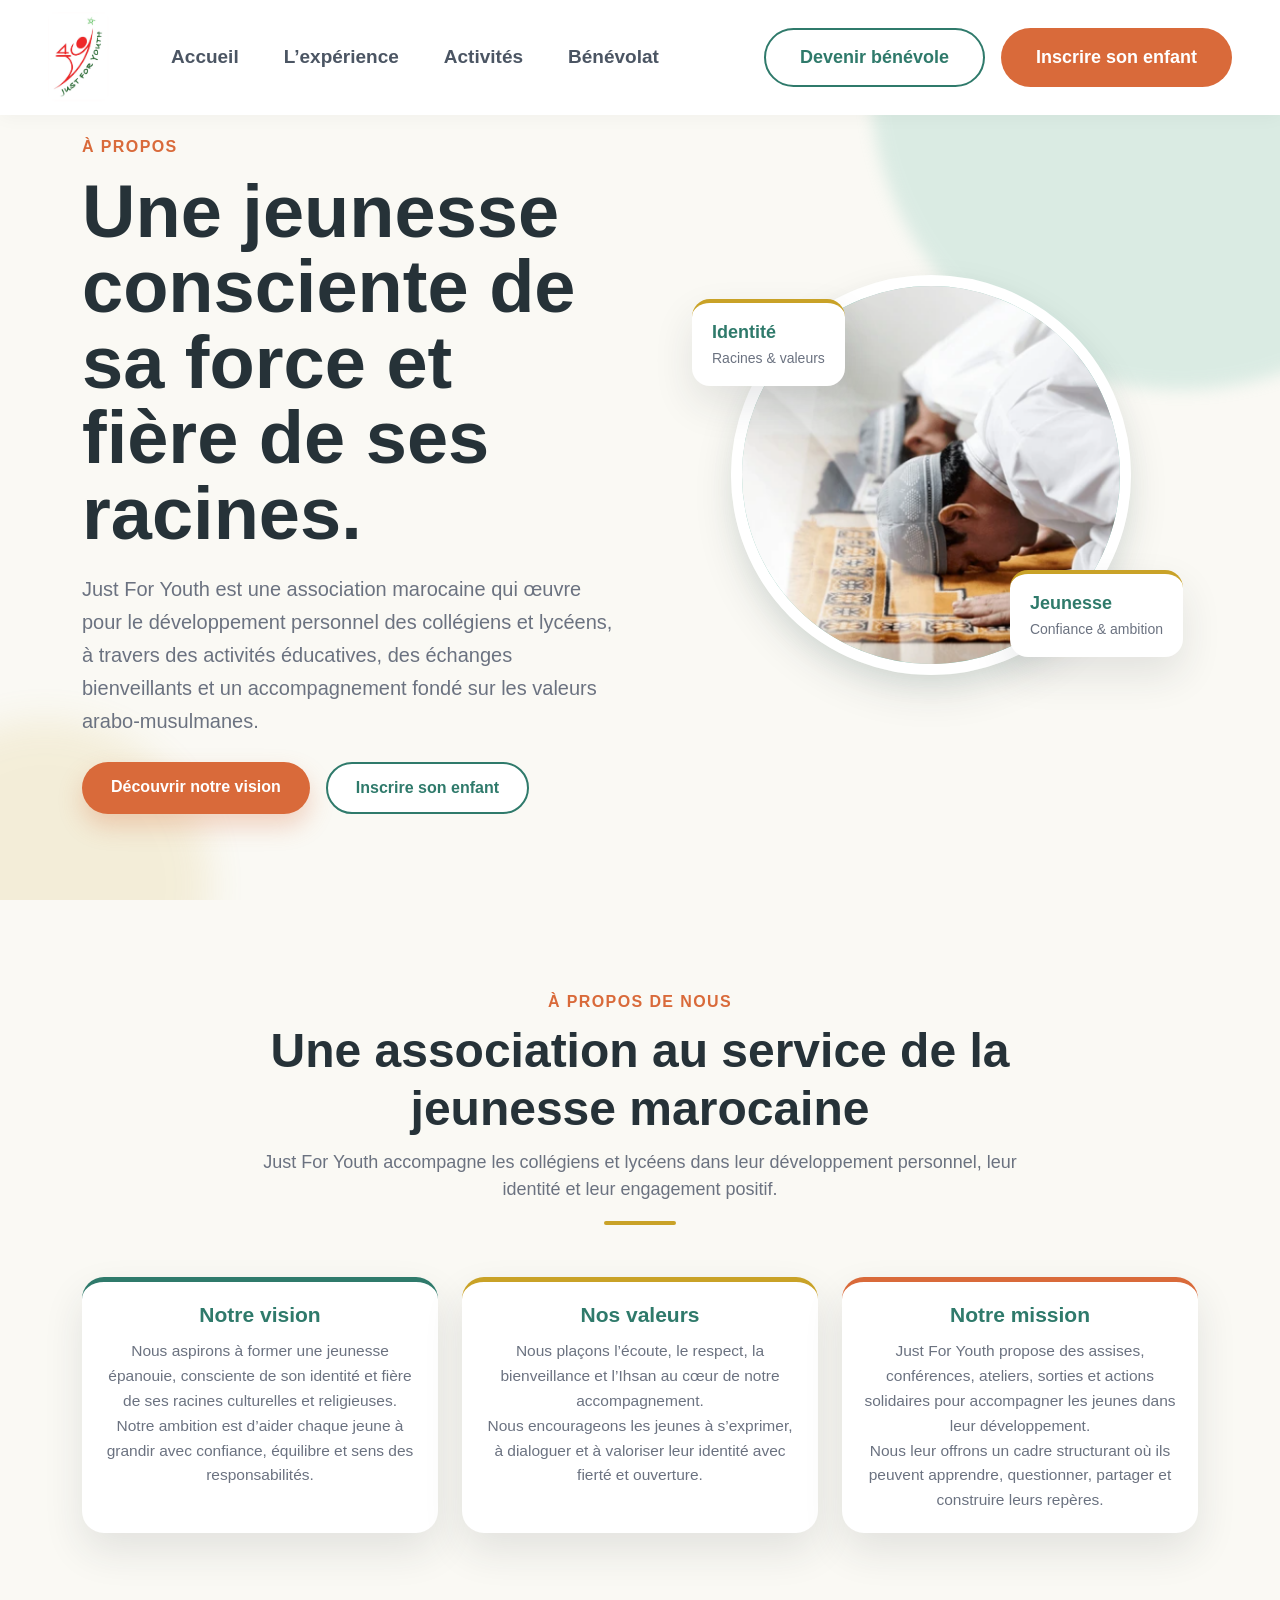
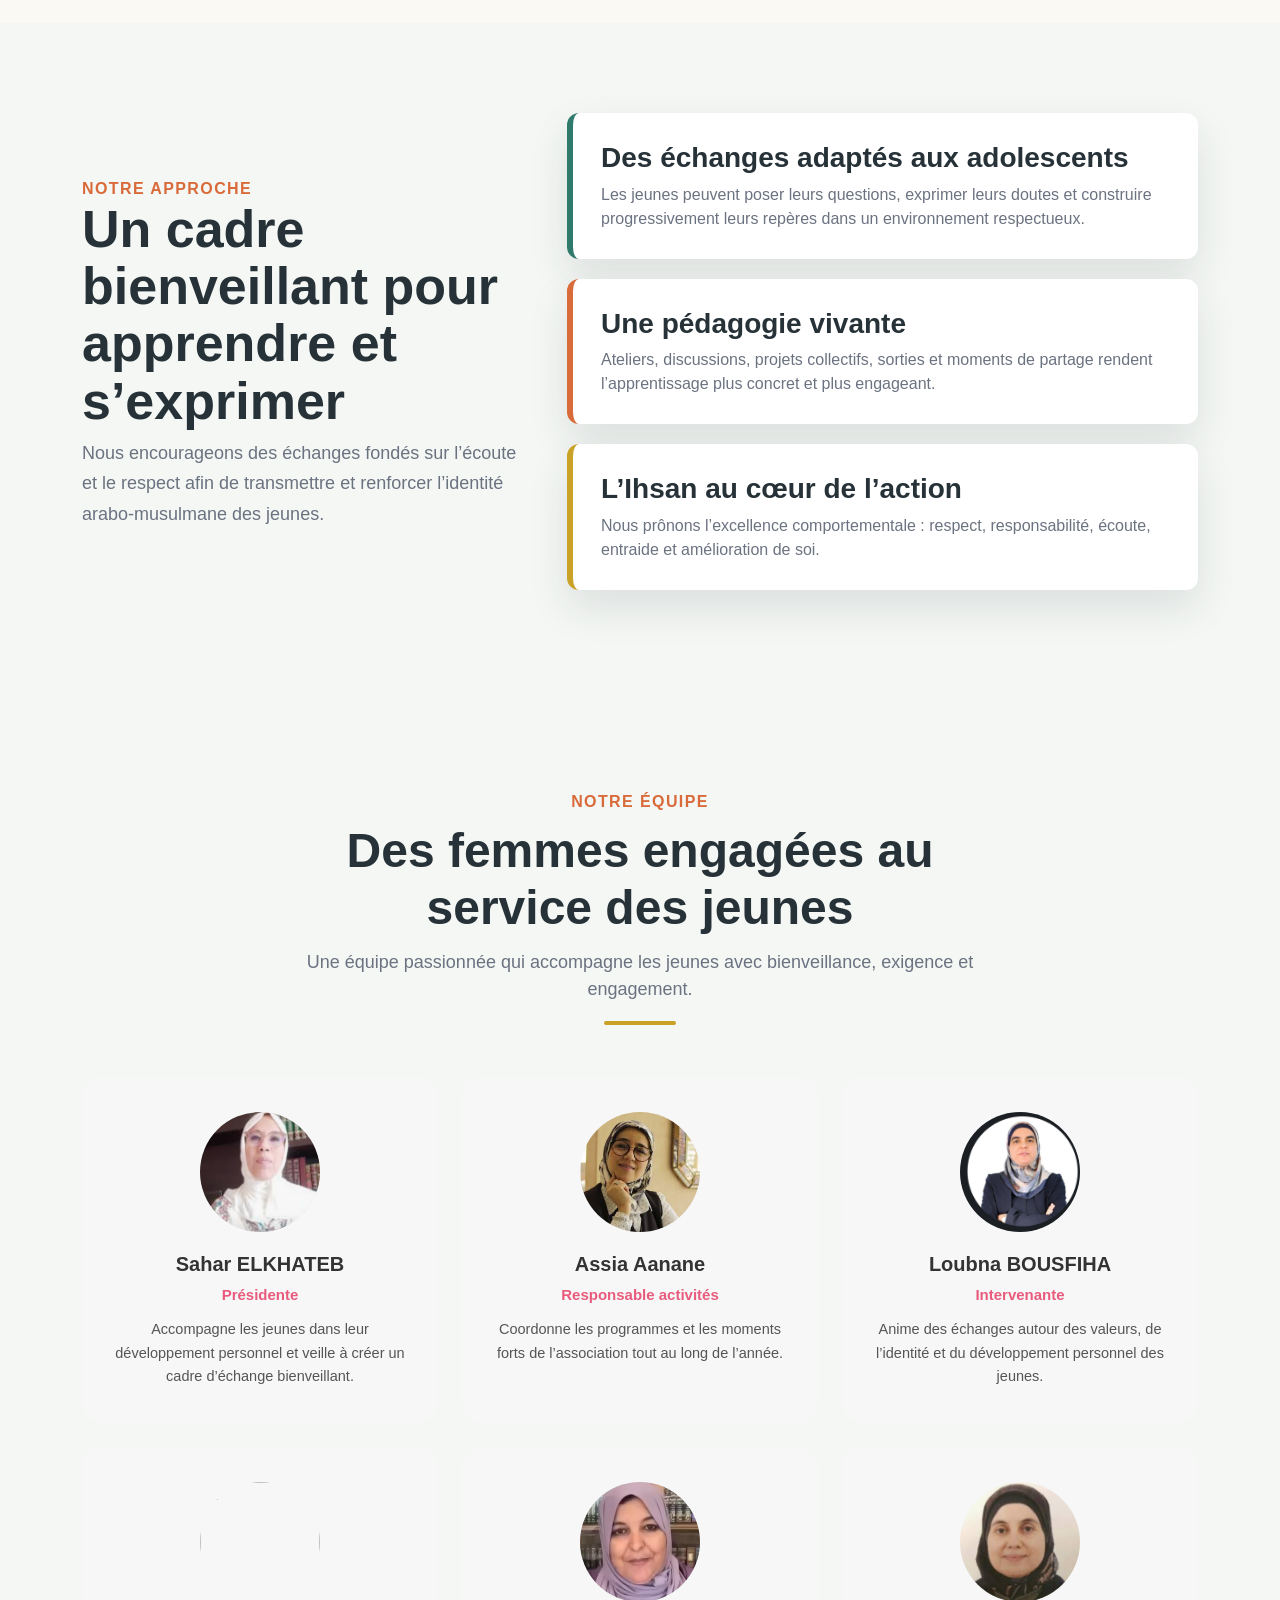
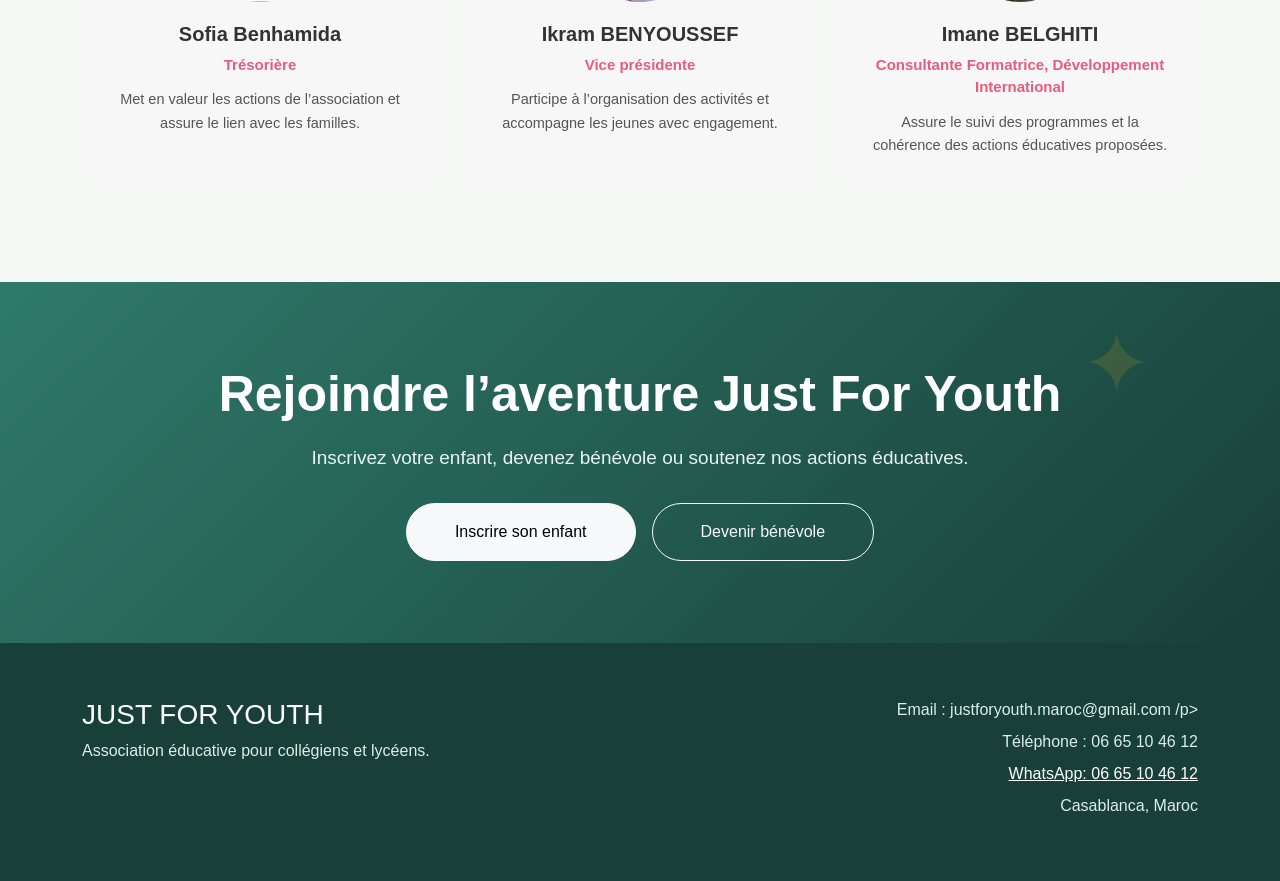
==== commit 72b6e313: "Add files via upload" ====
--- a/apropos.html
+++ b/apropos.html
@@ -369,6 +369,9 @@
           <div class="col-md-6 text-md-end">
             <p>Email : justforyouth.maroc@gmail.com /p>
               <p>Téléphone : 06 65 10 46 12</p>
+              <p> <a href="https://wa.me/212665104612" target="_blank" style="color:white">
+                WhatsApp:  06 65 10 46 12
+              </a></p>
             <p>Casablanca, Maroc</p>
           </div>
         </div>
